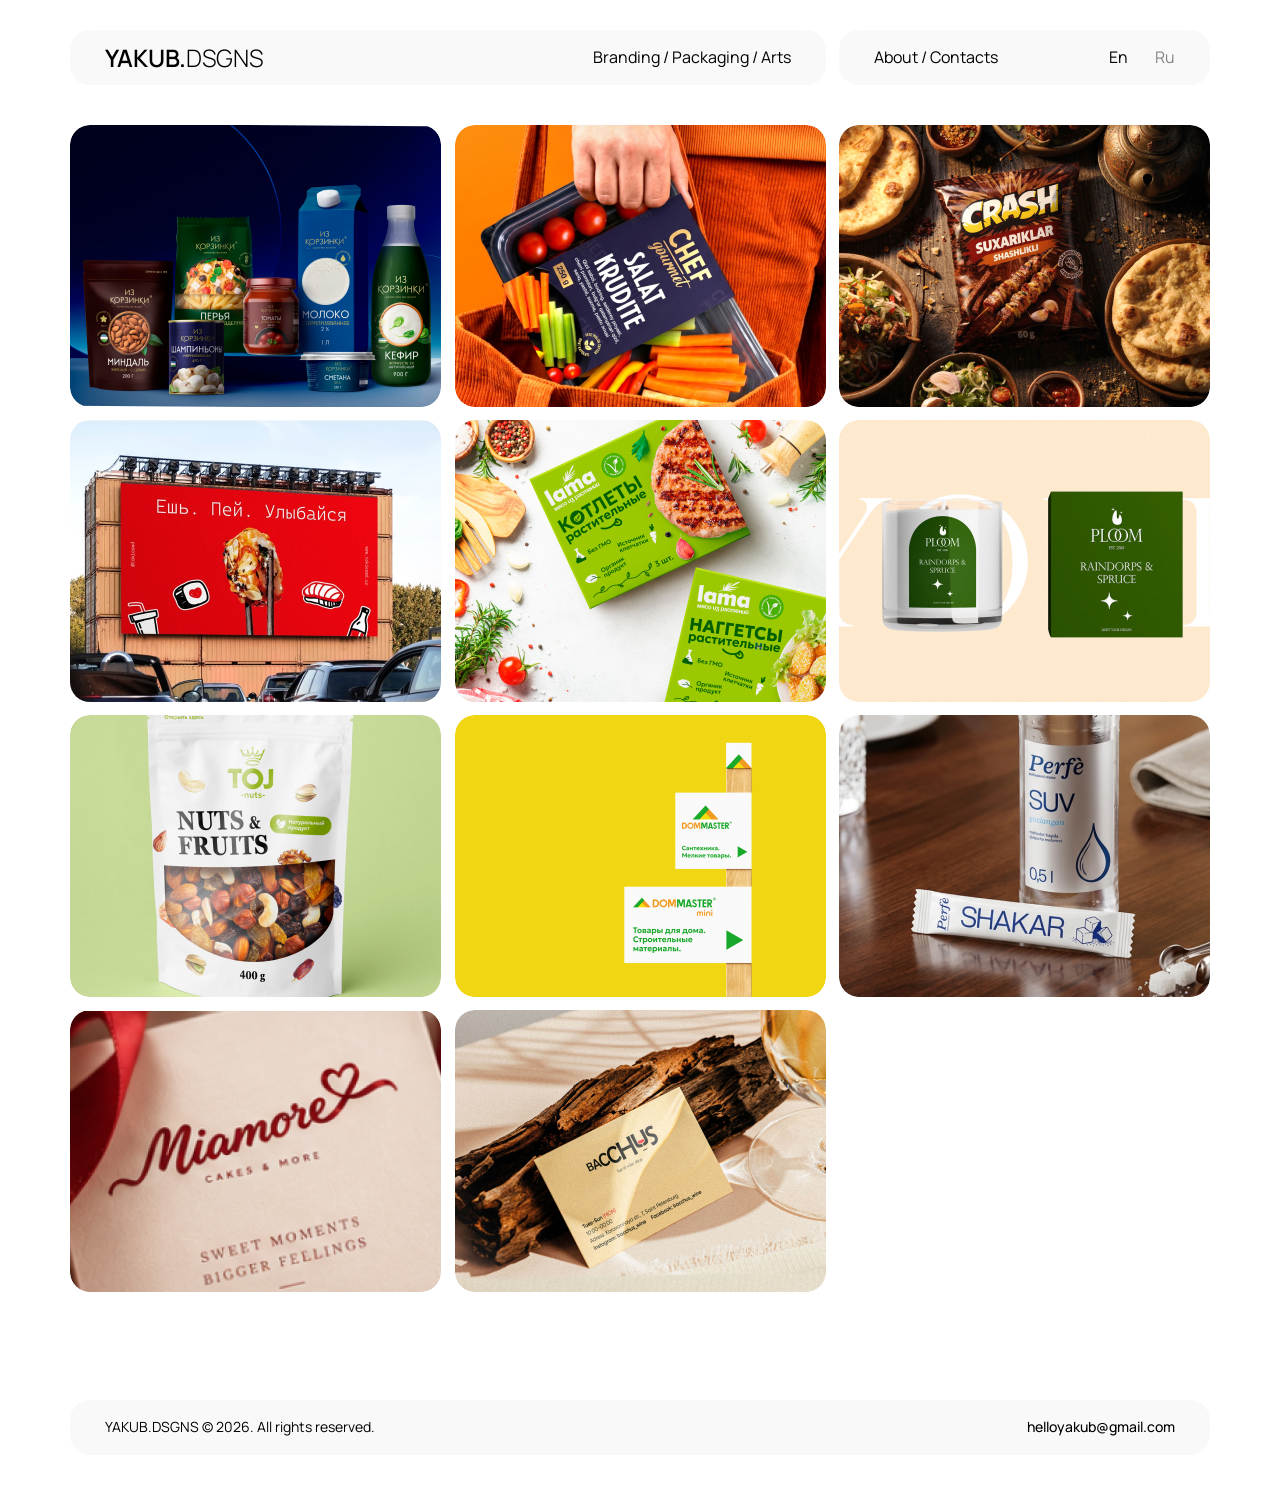
==== index.html @ 2acb482b "Initial commit: Yakub.Dsgns portfolio site Home (projects grid) and About / Contacts pages with En/R" ====
<!doctype html>
<html lang="en">
<head>
  <meta charset="UTF-8">
  <meta name="viewport" content="width=device-width, initial-scale=1">
  <meta name="description" content="Yakub.Dsgns — branding, packaging and arts by Yokubbek (Jacob), graphic designer from Tashkent.">
  <title>Yakub.Dsgns</title>
  <link rel="preconnect" href="https://fonts.googleapis.com">
  <link rel="preconnect" href="https://fonts.gstatic.com" crossorigin>
  <link rel="stylesheet" href="https://fonts.googleapis.com/css2?family=Manrope:wght@300;400;500;600&display=swap">
  <link rel="stylesheet" href="styles.css">
  <script src="app.js" defer></script>
</head>
<body>
  <header class="site-header container" id="top">
    <div class="bar bar-main">
      <a class="logo" href="index.html" aria-label="Yakub.Dsgns home"><b>YAKUB.</b>DSGNS</a>
      <p class="disciplines">
        <span data-i18n="branding">Branding</span> / <span data-i18n="packaging">Packaging</span> / <span data-i18n="arts">Arts</span>
      </p>
    </div>
    <div class="bar bar-meta">
      <a class="plain" href="about.html" data-i18n="aboutContacts">About / Contacts</a>
      <div class="lang" role="group" aria-label="Language">
        <button type="button" data-lang="en" aria-pressed="true">En</button>
        <button type="button" data-lang="ru" aria-pressed="false">Ru</button>
      </div>
    </div>
  </header>

  <main id="work" class="container">
    <h1 class="visually-hidden" data-i18n="work">Selected work</h1>
    <ul class="work-grid" aria-label="Projects">
      <li><figure class="tile" tabindex="0" style="--tone: #0C0C18"><img src="assets/work/01-iz-korzinki.jpg" width="742" height="564" alt="Iz Korzinki private-label food and dairy packaging"><figcaption><span class="tile-name">Iz Korzinki</span><span class="tile-desc" data-i18n="dIz">Private-label packaging for the Korzinka supermarket chain</span></figcaption></figure></li>
      <li><figure class="tile" tabindex="0" style="--tone: #5C3118"><img src="assets/work/02-chefgourmet.jpg" width="742" height="564" alt="ChefGourmet Salat Krudite pack in an orange tote bag"><figcaption><span class="tile-name">ChefGourmet</span><span class="tile-desc" data-i18n="dChef">Packaging for a line of ready-to-eat salads</span></figcaption></figure></li>
      <li><figure class="tile" tabindex="0" style="--tone: #3C2718"><img src="assets/work/03-crash.jpg" width="742" height="564" alt="Crash croutons pack among Uzbek dishes"><figcaption><span class="tile-name">Crash</span><span class="tile-desc" data-i18n="dCrash">Packaging for snacks and croutons</span></figcaption></figure></li>
      <li><figure class="tile" tabindex="0" style="--tone: #644040"><img src="assets/work/04-billboard.jpg" width="742" height="564" alt="Red sushi billboard: Eat. Drink. Smile." loading="lazy"><figcaption><span class="tile-name">Tokio</span><span class="tile-desc" data-i18n="dTokio">Billboard campaign for a sushi bar</span></figcaption></figure></li>
      <li><figure class="tile" tabindex="0" style="--tone: #64603E"><img src="assets/work/05-lama.jpg" width="742" height="564" alt="Lama plant-based cutlets and nuggets packaging" loading="lazy"><figcaption><span class="tile-name">Lama</span><span class="tile-desc" data-i18n="dLama">Packaging for plant-based cutlets and nuggets</span></figcaption></figure></li>
      <li><figure class="tile" tabindex="0" style="--tone: #6C6858"><img src="assets/work/06-ploom.jpg" width="742" height="564" alt="Ploom candle and box in green" loading="lazy"><figcaption><span class="tile-name">Ploom</span><span class="tile-desc" data-i18n="dPloom">Packaging for scented candles</span></figcaption></figure></li>
      <li><figure class="tile" tabindex="0" style="--tone: #6A6C5A"><img src="assets/work/07-toj.jpg" width="742" height="564" alt="TOJ Nuts &amp; Fruits doypack" loading="lazy"><figcaption><span class="tile-name">TOJ</span><span class="tile-desc" data-i18n="dToj">Packaging for nuts and dried fruit</span></figcaption></figure></li>
      <li><figure class="tile" tabindex="0" style="--tone: #7A6E12"><img src="assets/work/08-dommaster.jpg" width="742" height="564" alt="DomMaster store signage on yellow" loading="lazy"><figcaption><span class="tile-name">DomMaster</span><span class="tile-desc" data-i18n="dDom">Store signage for a home and building goods retailer</span></figcaption></figure></li>
      <li><figure class="tile" tabindex="0" style="--tone: #40342D"><img src="assets/work/09-perfe.jpg" width="742" height="564" alt="Perfè water bottle and sugar stick" loading="lazy"><figcaption><span class="tile-name">Perfè</span><span class="tile-desc" data-i18n="dPerfe">Branded water and sugar for hospitality</span></figcaption></figure></li>
      <li><figure class="tile" tabindex="0" style="--tone: #624A44"><img src="assets/work/10-miamore.jpg" width="742" height="564" alt="Miamore cakes logo on a pink box" loading="lazy"><figcaption><span class="tile-name">Miamore</span><span class="tile-desc" data-i18n="dMiamore">Identity for a cake shop</span></figcaption></figure></li>
      <li><figure class="tile" tabindex="0" style="--tone: #5A4C40"><img src="assets/work/11-bacchus.jpg" width="742" height="564" alt="Bacchus business card on driftwood" loading="lazy"><figcaption><span class="tile-name">Bacchus</span><span class="tile-desc" data-i18n="dBacchus">Brand identity and business cards</span></figcaption></figure></li>
    </ul>
  </main>

  <footer class="site-footer container">
    <div class="bar bar-footer">
      <small class="copyright" data-i18n="copyright">YAKUB.DSGNS © 2026. All rights reserved.</small>
      <a class="footer-mail" href="mailto:helloyakub@gmail.com">helloyakub@gmail.com</a>
    </div>
  </footer>
</body>
</html>
---- styles.css ----
/* Figma: WVPnwk9WcQrKTAmWtbYAm9, frame 43:333 "Desktop - 1" (1440 wide). */

:root {
  --ink: #000;
  --muted: #848484;
  --paper: #fff;
  --surface: rgba(248, 248, 248, 0.82); /* = rgba(220,220,220,.2) on white, opaque enough over images when the header sticks */
  --tile-empty: #f3f3f3;
  --radius: 20px;
  --content: 1140px;
  --gutter: 24px;
  --col-gap: 13.5px; /* 3 × 371 + 2 × 13.5 = 1140 */
  --row-gap: 13px;
  --bar-h: 55px;
  --bar-pad: 35px;
  --font: 'Manrope', system-ui, sans-serif;
}

*, *::before, *::after { box-sizing: border-box; }
html { -webkit-text-size-adjust: 100%; }
body {
  margin: 0;
  background: var(--paper);
  color: var(--ink);
  font-family: var(--font);
  font-weight: 400;
}
a { color: inherit; text-decoration: none; }
:focus-visible { outline: 2px solid var(--ink); outline-offset: 4px; }
ul { list-style: none; margin: 0; padding: 0; }

.visually-hidden {
  position: absolute; width: 1px; height: 1px; overflow: hidden;
  clip: rect(0 0 0 0); white-space: nowrap;
}

.container {
  width: min(var(--content), 100% - 2 * var(--gutter));
  margin-inline: auto;
}

/* Rounded light bars used by the header and footer. */
.bar {
  display: flex;
  align-items: center;
  justify-content: space-between;
  gap: 24px;
  min-height: var(--bar-h);
  padding-inline: var(--bar-pad);
  background: var(--surface);
  border-radius: var(--radius);
  -webkit-backdrop-filter: blur(18px);
  backdrop-filter: blur(18px);
}

/* Logo: "YAKUB." SemiBold + "DESIGN" Light, 24px. Clickable, never underlined. */
.logo {
  font-size: 24px;
  line-height: 1.06;
  font-weight: 300;
  white-space: nowrap;
}
.logo b { font-weight: 600; }

/* Header: main bar spans grid columns 1–2, meta bar sits over column 3. y 30, 40px above the grid. */
.site-header {
  display: grid;
  grid-template-columns: repeat(3, minmax(0, 1fr));
  column-gap: var(--col-gap);
  padding-top: 30px;
  font-size: 16px;
  line-height: 1.12;
  /* Stays in place while the page scrolls. */
  position: sticky;
  top: 0;
  z-index: 10;
}
.bar-main { grid-column: 1 / 3; }
.disciplines { margin: 0; white-space: nowrap; }
.lang { display: flex; gap: 27px; }
.lang button {
  font: inherit;
  background: none;
  border: 0;
  padding: 0;
  cursor: pointer;
  color: var(--muted);
}
.lang button[aria-pressed="true"] { color: var(--ink); }
.plain { white-space: nowrap; }

/* Work grid: cards of 371 × 282, radius 20, three per row. */
.work-grid {
  display: grid;
  grid-template-columns: repeat(3, minmax(0, 1fr));
  gap: var(--row-gap) var(--col-gap);
  margin-top: 40px;
}
.tile {
  position: relative;
  margin: 0;
  aspect-ratio: 371 / 282;
  overflow: hidden;
  border-radius: var(--radius);
  background: var(--tile-empty);
  cursor: pointer;
}
.tile img {
  display: block;
  width: 100%;
  height: 100%;
  object-fit: cover;
}
/* Hover / focus: the card blurs and tints to its own image tone (--tone);
   project name and a short description appear, left-aligned at the bottom. */
.tile figcaption {
  position: absolute;
  inset: 0;
  display: flex;
  flex-direction: column;
  justify-content: flex-end;
  align-items: flex-start;
  gap: 8px;
  padding: 28px 30px;
  background: color-mix(in srgb, var(--tone, #000) 72%, transparent);
  -webkit-backdrop-filter: blur(14px);
  backdrop-filter: blur(14px);
  color: #fff;
  text-align: left;
  opacity: 0;
  transition: opacity 250ms ease;
}
.tile-name { font-size: 24px; font-weight: 600; line-height: 1.06; }
.tile-desc { max-width: 280px; font-size: 14px; font-weight: 400; line-height: 1.3; opacity: .85; }
.tile:hover figcaption,
.tile:focus-visible figcaption { opacity: 1; }
.tile:focus-visible { outline-offset: 3px; }
/* Touch screens have no hover: show the caption on a soft gradient instead. */
@media (hover: none) {
  .tile figcaption {
    opacity: 1;
    padding: 16px 20px;
    -webkit-backdrop-filter: none;
    backdrop-filter: none;
    background: linear-gradient(to top, color-mix(in srgb, var(--tone, #000) 85%, transparent), transparent 65%);
  }
}
@media (prefers-reduced-motion: reduce) {
  .tile figcaption { transition: none; }
}

/* Footer: full-width bar, ~108px below the content, 35px from the page bottom. */
.site-footer {
  margin-top: 108px;
  padding-bottom: 35px;
}
.copyright { font-size: 14px; line-height: 1.06; }
.footer-mail { font-size: 14px; font-weight: 500; line-height: 1.06; }

/* ---------- About / Contacts page (Figma frame 58:75) ---------- */

/* Header is shared with the home page; here the meta bar holds "Projects" instead of "About / Contacts". */

.about-grid {
  display: grid;
  grid-template-columns: repeat(3, minmax(0, 1fr));
  gap: var(--row-gap) var(--col-gap);
  margin-top: 40px;
}
.card {
  border-radius: var(--radius);
  padding: 25px 35px 30px;
  font-size: 14px;
  line-height: 1.12;
}
.card h2 {
  margin: 0 0 12px;
  font-size: 24px;
  font-weight: 600;
  line-height: 1.06;
}
.card p { margin: 0; }
.card p + p { margin-top: 16px; }
.card-green { background: #e9ffe0; }
.card-blue { background: #e7f8ff; }
.card-rose { background: #ffeaea; }
.card-grey { background: #f7f7f7; }
/* Row 1: portrait (371 × 259) + About me (755 × 259). Row 2: three 371 × 605 discipline cards. */
.card-photo { margin: 0; padding: 0; overflow: hidden; min-height: 259px; background: #f7f7f7; }
.card-photo img { display: block; width: 100%; height: 100%; object-fit: cover; }
.card-about { grid-column: 2 / 4; min-height: 259px; }
.card-about p { max-width: 654px; }
.card-green, .card-blue, .card-rose { min-height: 605px; }
.card-green p, .card-blue p, .card-rose p { max-width: 280px; }

/* Contact card: heading on the left, a 534px form column on the right. */
.card-contact {
  grid-column: 1 / -1;
  display: grid;
  grid-template-columns: minmax(0, 1fr) 534px;
  gap: 24px;
  min-height: 437px;
  padding: 25px 35px 35px;
  background: #eaf1ff;
}
.card-contact h2 {
  white-space: pre-line;
  margin: 0;
  font-size: 32px;
  line-height: 1.2;
}
.contact-form { display: flex; flex-direction: column; gap: 12px; }
.contact-form input:not([type="checkbox"]) {
  height: 60px;
  padding: 0 21px;
  border: 1px solid transparent;
  border-radius: 14px;
  background: #fff;
  font: 500 16px/1.12 var(--font);
  color: var(--ink);
}
.contact-form input::placeholder { color: #a7a7a7; opacity: 1; }
.contact-form input:focus { outline: none; border-color: #000; }
.contact-form input:not([type="checkbox"]):not(:placeholder-shown):invalid { border-color: #d64545; }

.consent {
  position: relative;
  display: flex;
  gap: 10px;
  margin-top: 8px;
  font-size: 14px;
  line-height: 1.12;
  cursor: pointer;
}
.consent input { position: absolute; opacity: 0; width: 25px; height: 25px; margin: 0; cursor: pointer; }
.consent-box {
  flex: 0 0 25px;
  height: 25px;
  border-radius: 8px;
  background: #fff;
  display: grid;
  place-items: center;
}
.consent input:checked + .consent-box::after {
  content: "";
  width: 11px;
  height: 6px;
  border: solid #000;
  border-width: 0 0 2px 2px;
  transform: translateY(-2px) rotate(-45deg);
}
.consent input:focus-visible + .consent-box { outline: 2px solid #000; outline-offset: 2px; }
.form-status { margin: 0; min-height: 16px; font-size: 13px; line-height: 1.2; }
.submit {
  margin-top: auto;
  height: 60px;
  border: 0;
  border-radius: 14px;
  background: #000;
  color: #fff;
  font: 600 20px/1.06 var(--font);
  cursor: pointer;
  transition: background 200ms ease;
}
.submit:hover { background: #2a2a2a; }

/* Social buttons: four 275 × 55 pills, 13px apart. */
.socials {
  grid-column: 1 / -1;
  display: grid;
  grid-template-columns: repeat(4, minmax(0, 1fr));
  gap: 13px;
}
.social {
  display: grid;
  place-items: center;
  height: 55px;
  border-radius: var(--radius);
  font-size: 22px;
  font-weight: 600;
  line-height: 1.06;
}
.social[href] { cursor: pointer; transition: filter 200ms ease; }
.social[href]:hover { filter: brightness(.96); }
.social-green { background: #e9ffe0; }
.social-blue { background: #e7f8ff; }
.social-indigo { background: #eaf1ff; }
.social-rose { background: #ffeaea; }

@media (max-width: 900px) {
  .site-header { grid-template-columns: 1fr; row-gap: var(--row-gap); }
  .bar-main { grid-column: auto; }
  .work-grid { grid-template-columns: repeat(2, minmax(0, 1fr)); }
  .site-footer { margin-top: 64px; }
  .about-grid { grid-template-columns: 1fr; }
  .card-about, .card-contact, .socials { grid-column: auto; }
  .card-green, .card-blue, .card-rose, .card-about { min-height: 0; }
  .card-photo { min-height: 0; aspect-ratio: 371 / 259; }
  .card-green p, .card-blue p, .card-rose p, .card-about p { max-width: 560px; }
  .card-contact { grid-template-columns: 1fr; min-height: 0; }
  .submit { margin-top: 12px; }
  .socials { grid-template-columns: repeat(2, minmax(0, 1fr)); }
}

@media (max-width: 600px) {
  :root { --gutter: 16px; --bar-pad: 20px; }
  .site-header { padding-top: 16px; font-size: 16px; }
  .bar-main { flex-direction: column; align-items: flex-start; gap: 10px; padding-block: 16px; }
  .work-grid { grid-template-columns: 1fr; margin-top: 24px; }
  .site-footer { margin-top: 48px; padding-bottom: 16px; }
  .bar-footer { flex-direction: column; align-items: flex-start; gap: 8px; padding: 16px var(--bar-pad); }
  .about-grid { margin-top: 24px; }
  .card { padding: 22px 20px 24px; }
  .card-photo { padding: 0; }
  .card-contact h2 { font-size: 26px; }
  .social { font-size: 18px; }
}
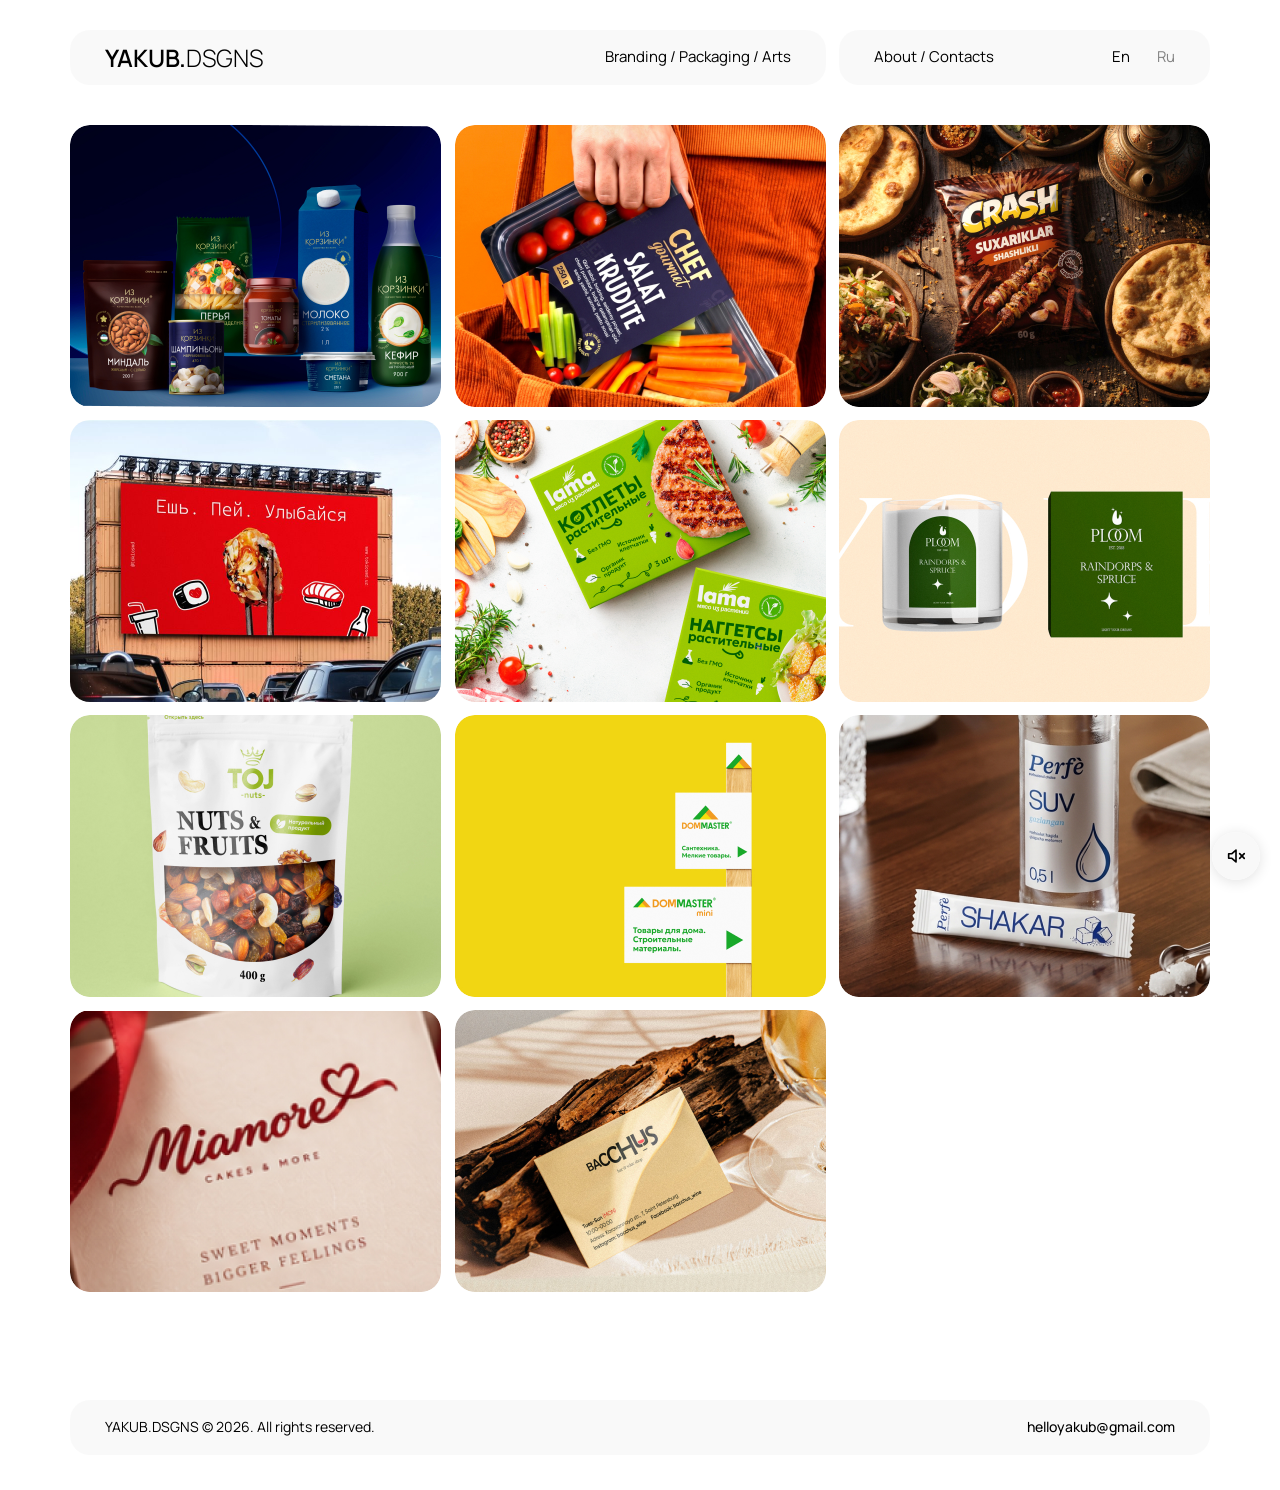
==== commit 1aa865cf: "Add Lama project page from Lama.pdf and link it from the home grid Co-Authored-By: Claude Sonnet 5.5" ====
--- a/index.html
+++ b/index.html
@@ -4,6 +4,9 @@
   <meta charset="UTF-8">
   <meta name="viewport" content="width=device-width, initial-scale=1">
   <meta name="description" content="Yakub.Dsgns — branding, packaging and arts by Yokubbek (Jacob), graphic designer from Tashkent.">
+  <link rel="icon" href="favicon.svg" type="image/svg+xml">
+  <link rel="icon" href="favicon.png" type="image/png" sizes="180x180">
+  <link rel="apple-touch-icon" href="favicon.png">
   <title>Yakub.Dsgns</title>
   <link rel="preconnect" href="https://fonts.googleapis.com">
   <link rel="preconnect" href="https://fonts.gstatic.com" crossorigin>
@@ -31,11 +34,11 @@
   <main id="work" class="container">
     <h1 class="visually-hidden" data-i18n="work">Selected work</h1>
     <ul class="work-grid" aria-label="Projects">
-      <li><figure class="tile" tabindex="0" style="--tone: #0C0C18"><img src="assets/work/01-iz-korzinki.jpg" width="742" height="564" alt="Iz Korzinki private-label food and dairy packaging"><figcaption><span class="tile-name">Iz Korzinki</span><span class="tile-desc" data-i18n="dIz">Private-label packaging for the Korzinka supermarket chain</span></figcaption></figure></li>
+      <li><a class="tile-link" href="iz-korzinki.html"><figure class="tile" style="--tone: #0C0C18"><img src="assets/work/01-iz-korzinki.jpg" width="742" height="564" alt="Iz Korzinki private-label food and dairy packaging"><figcaption><span class="tile-name">Iz Korzinki</span><span class="tile-desc" data-i18n="dIz">Private-label packaging for the Korzinka supermarket chain</span></figcaption></figure></a></li>
       <li><figure class="tile" tabindex="0" style="--tone: #5C3118"><img src="assets/work/02-chefgourmet.jpg" width="742" height="564" alt="ChefGourmet Salat Krudite pack in an orange tote bag"><figcaption><span class="tile-name">ChefGourmet</span><span class="tile-desc" data-i18n="dChef">Packaging for a line of ready-to-eat salads</span></figcaption></figure></li>
       <li><figure class="tile" tabindex="0" style="--tone: #3C2718"><img src="assets/work/03-crash.jpg" width="742" height="564" alt="Crash croutons pack among Uzbek dishes"><figcaption><span class="tile-name">Crash</span><span class="tile-desc" data-i18n="dCrash">Packaging for snacks and croutons</span></figcaption></figure></li>
       <li><figure class="tile" tabindex="0" style="--tone: #644040"><img src="assets/work/04-billboard.jpg" width="742" height="564" alt="Red sushi billboard: Eat. Drink. Smile." loading="lazy"><figcaption><span class="tile-name">Tokio</span><span class="tile-desc" data-i18n="dTokio">Billboard campaign for a sushi bar</span></figcaption></figure></li>
-      <li><figure class="tile" tabindex="0" style="--tone: #64603E"><img src="assets/work/05-lama.jpg" width="742" height="564" alt="Lama plant-based cutlets and nuggets packaging" loading="lazy"><figcaption><span class="tile-name">Lama</span><span class="tile-desc" data-i18n="dLama">Packaging for plant-based cutlets and nuggets</span></figcaption></figure></li>
+      <li><a class="tile-link" href="lama.html"><figure class="tile" style="--tone: #64603E"><img src="assets/work/05-lama.jpg" width="742" height="564" alt="Lama plant-based cutlets and nuggets packaging" loading="lazy"><figcaption><span class="tile-name">Lama</span><span class="tile-desc" data-i18n="dLama">Packaging for plant-based cutlets and nuggets</span></figcaption></figure></a></li>
       <li><figure class="tile" tabindex="0" style="--tone: #6C6858"><img src="assets/work/06-ploom.jpg" width="742" height="564" alt="Ploom candle and box in green" loading="lazy"><figcaption><span class="tile-name">Ploom</span><span class="tile-desc" data-i18n="dPloom">Packaging for scented candles</span></figcaption></figure></li>
       <li><figure class="tile" tabindex="0" style="--tone: #6A6C5A"><img src="assets/work/07-toj.jpg" width="742" height="564" alt="TOJ Nuts &amp; Fruits doypack" loading="lazy"><figcaption><span class="tile-name">TOJ</span><span class="tile-desc" data-i18n="dToj">Packaging for nuts and dried fruit</span></figcaption></figure></li>
       <li><figure class="tile" tabindex="0" style="--tone: #7A6E12"><img src="assets/work/08-dommaster.jpg" width="742" height="564" alt="DomMaster store signage on yellow" loading="lazy"><figcaption><span class="tile-name">DomMaster</span><span class="tile-desc" data-i18n="dDom">Store signage for a home and building goods retailer</span></figcaption></figure></li>
--- a/styles.css
+++ b/styles.css
@@ -68,7 +68,7 @@
   grid-template-columns: repeat(3, minmax(0, 1fr));
   column-gap: var(--col-gap);
   padding-top: 30px;
-  font-size: 16px;
+  font-size: 15px;
   line-height: 1.12;
   /* Stays in place while the page scrolls. */
   position: sticky;
@@ -170,8 +170,8 @@
 .card {
   border-radius: var(--radius);
   padding: 25px 35px 30px;
-  font-size: 14px;
-  line-height: 1.12;
+  font-size: 15px;
+  line-height: 18px;
 }
 .card h2 {
   margin: 0 0 12px;
@@ -304,8 +304,34 @@
 
 @media (max-width: 600px) {
   :root { --gutter: 16px; --bar-pad: 20px; }
-  .site-header { padding-top: 16px; font-size: 16px; }
-  .bar-main { flex-direction: column; align-items: flex-start; gap: 10px; padding-block: 16px; }
+  /* Mobile menu (Figma 115:583): two stacked bars.
+     Row 1: logo + En / Ru. Row 2: Branding / Packaging / Arts + About / Contacts. */
+  .site-header {
+    grid-template-columns: minmax(0, 1fr) auto;
+    column-gap: 0;
+    row-gap: 8px;
+    padding-top: 16px;
+    font-size: 14px;
+  }
+  .site-header .bar { display: contents; }
+  .site-header .logo,
+  .site-header .lang,
+  .site-header .disciplines,
+  .site-header .plain {
+    display: flex;
+    align-items: center;
+    min-height: 52px;
+    background: rgba(248, 248, 248, 0.94);
+    -webkit-backdrop-filter: none;
+    backdrop-filter: none;
+  }
+  .site-header .lang { font-size: 15px; }
+  .site-header .logo { grid-area: 1 / 1; padding-left: var(--bar-pad); border-radius: var(--radius) 0 0 var(--radius); }
+  .site-header .lang { grid-area: 1 / 2; padding: 0 var(--bar-pad) 0 12px; gap: 20px; border-radius: 0 var(--radius) var(--radius) 0; }
+  .site-header .disciplines { grid-area: 2 / 1; margin: 0; padding-left: var(--bar-pad); border-radius: var(--radius) 0 0 var(--radius); }
+  .site-header .plain { grid-area: 2 / 2; padding: 0 var(--bar-pad) 0 12px; border-radius: 0 var(--radius) var(--radius) 0; text-align: right; }
+  .site-header .disciplines { display: block; padding-block: 16px; }
+  .site-header .disciplines, .site-header .plain { white-space: normal; line-height: 1.2; }
   .work-grid { grid-template-columns: 1fr; margin-top: 24px; }
   .site-footer { margin-top: 48px; padding-bottom: 16px; }
   .bar-footer { flex-direction: column; align-items: flex-start; gap: 8px; padding: 16px var(--bar-pad); }
@@ -315,3 +341,170 @@
   .card-contact h2 { font-size: 26px; }
   .social { font-size: 18px; }
 }
+
+/* ---------- Project page: Iz Korzinki (from IK.pdf) ---------- */
+.case { display: grid; gap: var(--row-gap); margin-top: 40px; }
+.case-intro {
+  display: grid;
+  grid-template-columns: 349px minmax(0, 1fr);
+  gap: 24px;
+  padding: 35px;
+  background: #eaf1ff;
+  font-size: 15px;
+  line-height: 1.2;
+}
+.case-title h1 { margin: 0; font-size: 42px; font-weight: 600; line-height: 1.06; }
+.case-title p { margin: 12px 0 0; font-size: 15px; }
+.case-text h2 { margin: 0 0 12px; font-size: 15px; font-weight: 600; line-height: 1.2; }
+.case-text p { margin: 0 0 32px; max-width: 620px; }
+.case-text ul { margin: 0; }
+.case-text li { position: relative; padding-left: 14px; }
+.case-text li::before { content: "–"; position: absolute; left: 0; }
+
+.case-shot {
+  position: relative;
+  margin: 0;
+  overflow: hidden;
+  border-radius: var(--radius);
+  background: #f7f7f7;
+  aspect-ratio: var(--ratio, 1140 / 806);
+}
+.case-shot > img { display: block; width: 100%; height: 100%; object-fit: cover; }
+
+.case-pair {
+  display: grid;
+  grid-template-columns: repeat(2, minmax(0, 1fr));
+  align-items: center;
+  justify-items: center;
+  aspect-ratio: auto;
+  padding: 40px 24px 28px;
+}
+.case-pair figure { margin: 0; text-align: center; }
+.case-pair img { display: block; width: min(100%, 420px); height: auto; margin: 0 auto; mix-blend-mode: multiply; }
+.case-pair figcaption { margin-top: 10px; font-size: 14px; }
+
+
+.all-projects {
+  display: grid;
+  place-items: center;
+  width: 100%;
+  height: 55px;
+  margin-top: 40px;
+  border-radius: var(--radius);
+  background: var(--surface);
+  font-size: 18px;
+  font-weight: 600;
+  transition: background 200ms ease;
+}
+.all-projects:hover { background: #ececec; }
+.tile-link { display: block; border-radius: var(--radius); }
+
+@media (max-width: 900px) {
+  .case-intro { grid-template-columns: 1fr; }
+  .case-pair { grid-template-columns: 1fr 1fr; padding: 24px 12px 20px; }
+}
+@media (max-width: 600px) {
+  .case { margin-top: 24px; }
+  .case-title h1 { font-size: 34px; }
+  .case-intro { padding: 22px 20px 24px; }
+  .all-projects { margin-top: 24px; }
+}
+.tile-link:focus-visible { outline: 2px solid var(--ink); outline-offset: 3px; }
+.tile-link:focus-visible .tile figcaption { opacity: 1; }
+
+/* Future plans: grey text card (371) + photo card (755), 605 tall. */
+.case-future {
+  display: grid;
+  grid-template-columns: minmax(0, 371fr) minmax(0, 755fr);
+  gap: var(--col-gap);
+  min-height: 605px;
+}
+.case-future-text {
+  padding: 25px 35px 35px;
+  border-radius: var(--radius);
+  background: #f7f7f7;
+  font-size: 15px;
+  line-height: 1.2;
+}
+.case-future-text h2 { margin: 0 0 16px; font-size: 24px; font-weight: 600; line-height: 1.06; }
+.case-future-text .lead { margin: 0 0 14px; font-weight: 600; }
+.case-future-text ul { display: grid; gap: 12px; }
+.case-future-text li { position: relative; padding-left: 12px; }
+.case-future-text li::before { content: "–"; position: absolute; left: 0; }
+.case-future-photo { position: relative; margin: 0; overflow: hidden; border-radius: var(--radius); min-height: 340px; }
+.case-future-photo img { position: absolute; inset: 0; display: block; width: 100%; height: 100%; object-fit: cover; }
+.case-award { margin: 24px 0 0; }
+.case-award img { display: block; width: 100%; height: auto; }
+@media (max-width: 900px) {
+  .case-future { grid-template-columns: 1fr; min-height: 0; }
+  .case-future-photo { aspect-ratio: 755 / 605; min-height: 0; }
+}
+
+/* Background music: round sound button, bottom right. The YouTube player stays out of sight. */
+.music-toggle {
+  position: fixed;
+  right: 20px;
+  bottom: 20px;
+  z-index: 20;
+  display: grid;
+  place-items: center;
+  width: 48px;
+  height: 48px;
+  padding: 0;
+  border: 0;
+  border-radius: 50%;
+  background: rgba(248, 248, 248, 0.92);
+  box-shadow: 0 2px 14px rgba(0, 0, 0, 0.12);
+  -webkit-backdrop-filter: blur(14px);
+  backdrop-filter: blur(14px);
+  color: var(--ink);
+  cursor: pointer;
+  transition: transform 200ms ease;
+}
+.music-toggle:hover { transform: scale(1.06); }
+.music-toggle .music-waves { display: none; }
+.music-toggle.is-on .music-waves { display: inline; }
+.music-toggle.is-on .music-off { display: none; }
+.music-yt {
+  position: fixed;
+  right: 0;
+  bottom: 0;
+  width: 1px;
+  height: 1px;
+  overflow: hidden;
+  opacity: 0;
+  pointer-events: none;
+}
+@media (max-width: 600px) {
+  .music-toggle { right: 14px; bottom: 14px; width: 44px; height: 44px; }
+}
+
+/* ---------- Project page: Lama (from Lama.pdf) ---------- */
+.case-intro-green { background: #e8ffd1; }
+.lama-notes { display: grid; gap: var(--col-gap); }
+.lama-notes-a { grid-template-columns: minmax(0, 490fr) minmax(0, 637fr); }
+.lama-notes-b { grid-template-columns: repeat(2, minmax(0, 1fr)); }
+.lama-notes .card { padding: 25px 35px 35px; }
+.lama-notes .card h2 { margin: 0 0 12px; font-size: 20px; font-weight: 600; line-height: 1.2; }
+.lama-notes .card p { max-width: 460px; }
+.lama-notes .card p + h2 { margin-top: 28px; }
+.lama-notes .card p + p { margin-top: 12px; }
+.lama-notes .card ul { display: grid; gap: 8px; margin-top: 12px; }
+.lama-notes .card li { position: relative; padding-left: 12px; }
+.lama-notes .card li::before { content: "–"; position: absolute; left: 0; }
+.card-lama-grey { background: #f7f7f7; }
+.card-lama-green { background: #e9ffe0; }
+.lama-spacer { display: none; }
+.lama-notes-b .lama-spacer { display: block; height: 32px; margin: 0; }
+.case-logos { margin: 0; overflow: hidden; border-radius: var(--radius); background: #e9ffe0; aspect-ratio: 1140 / 384; }
+.case-logos img { display: block; width: 100%; height: 100%; object-fit: cover; }
+.lama-pair { display: grid; grid-template-columns: repeat(2, minmax(0, 1fr)); gap: var(--col-gap); }
+@media (max-width: 900px) {
+  .lama-notes-a, .lama-notes-b { grid-template-columns: 1fr; }
+  .lama-notes-b .lama-spacer { display: none; }
+  .lama-notes .card p { max-width: none; }
+}
+@media (max-width: 600px) {
+  .lama-notes .card { padding: 22px 20px 24px; }
+  .lama-pair { grid-template-columns: 1fr; }
+}
